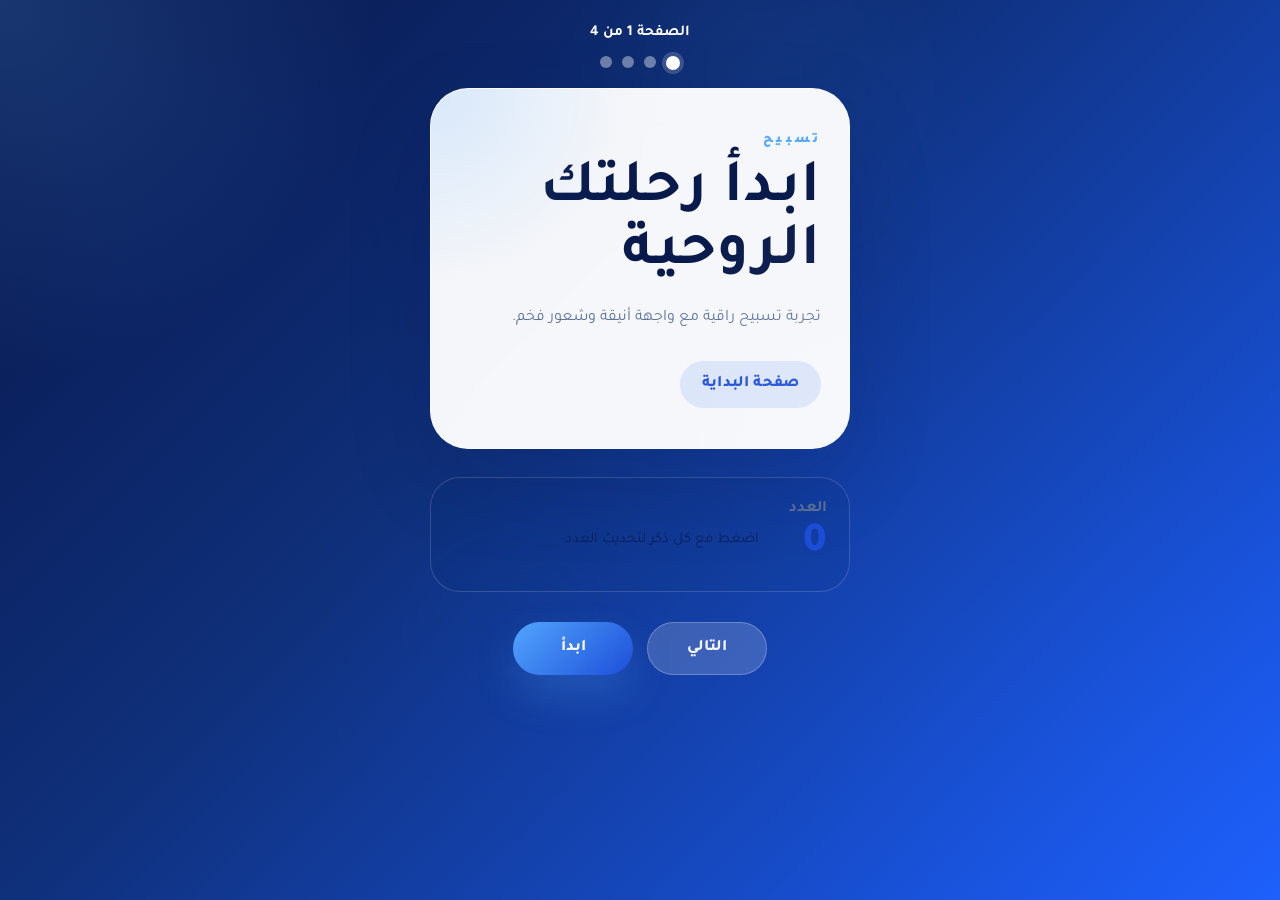
==== open.html @ 37325eb1 "Update open.html" ====
<!DOCTYPE html>
<html lang="ar" dir="rtl">
  <head>
    <meta charset="UTF-8" />
    <meta name="viewport" content="width=device-width, initial-scale=1.0" />
    <title>تسبيح</title>
    <link rel="preconnect" href="https://fonts.googleapis.com" />
    <link rel="preconnect" href="https://fonts.gstatic.com" crossorigin />
    <link href="https://fonts.googleapis.com/css2?family=Tajawal:wght@400;500;700;800&display=swap" rel="stylesheet" />
    <link rel="stylesheet" href="styles.css" />
  </head>
  <body>
    <div class="app-shell">
      <div class="hero-bg hero-bg-one"></div>
      <div class="hero-bg hero-bg-two"></div>

      <header class="progress-header">
        <div class="progress-text">
          <span id="progress-page">الصفحة 1 من 4</span>
        </div>
        <div class="pager" id="pager">
          <span class="pager-dot active"></span>
          <span class="pager-dot"></span>
          <span class="pager-dot"></span>
          <span class="pager-dot"></span>
        </div>
      </header>

      <section class="screen" id="screen-1" data-page="1">
        <div class="screen-card screen-card-large">
          <p class="eyebrow">تسبيح</p>
          <h1>ابدأ رحلتك الروحية</h1>
          <p class="screen-description">تجربة تسبيح راقية مع واجهة أنيقة وشعور فخم.</p>
          <div class="screen-highlight">
            <span>صفحة البداية</span>
          </div>
        </div>
      </section>

      <section class="screen hidden" id="screen-2" data-page="2">
        <div class="screen-card">
          <p class="eyebrow">سبحان الله</p>
          <h1>سبحان الله</h1>
          <p class="screen-description">اضغط على الزر لتتبع العد حتى 33 والمضي قُدماً.</p>
        </div>
      </section>

      <section class="screen hidden" id="screen-3" data-page="3">
        <div class="screen-card">
          <p class="eyebrow">الحمد لله</p>
          <h1>الحمد لله</h1>
          <p class="screen-description">استمر في العد واستمتع بلحظة تركيز وتوازن.</p>
        </div>
      </section>

      <section class="screen hidden" id="screen-4" data-page="4">
        <div class="screen-card">
          <p class="eyebrow">الله أكبر</p>
          <h1>الله أكبر</h1>
          <p class="screen-description">اضغط حتى يصل العدد إلى 34 ثم أعد تشغيل الرحلة.</p>
        </div>
      </section>

      <div class="counter-display hidden" id="counter-display">
        <div>
          <span>العدد</span>
          <strong id="counter-value">0</strong>
        </div>
        <div class="counter-note">اضغط مع كل ذكر لتحديث العدد</div>
      </div>

      <div class="actions">
        <button id="skip-btn" class="secondary-btn">التالي</button>
        <button id="action-btn" class="primary-btn">ابدأ</button>
      </div>
    </div>

    <script src="static/app.js"></script>
  </body>
</html>
---- styles.css ----
:root {
  color-scheme: dark;
  --bg: #0a194b;
  --accent: #54a8ff;
  --accent-2: #1d4ed8;
  --surface: #ffffff;
  --text: #081a4b;
  --muted: #5c7197;
  --shadow: rgba(4, 20, 70, 0.22);
}

* {
  box-sizing: border-box;
}

html,
body {
  margin: 0;
  min-height: 100%;
}

body {
  font-family: "Tajawal", sans-serif;
  background: radial-gradient(circle at top left, rgba(84, 168, 255, 0.22), transparent 24%),
    radial-gradient(circle at bottom right, rgba(37, 99, 235, 0.18), transparent 32%),
    linear-gradient(135deg, #081649 0%, #0f307b 42%, #1c5fff 100%);
  color: var(--text);
  display: flex;
  align-items: center;
  justify-content: center;
  padding: 24px;
}

.app-shell {
  width: 100%;
  max-width: 420px;
  position: relative;
}

.progress-header {
  position: relative;
  z-index: 1;
  display: flex;
  flex-direction: column;
  gap: 14px;
  margin-bottom: 18px;
}

.progress-text {
  color: white;
  font-size: 0.95rem;
  font-weight: 700;
  text-align: center;
}

.pager {
  display: flex;
  justify-content: center;
  gap: 10px;
}

.pager-dot {
  width: 12px;
  height: 12px;
  border-radius: 50%;
  background: rgba(255, 255, 255, 0.4);
  transition: transform 180ms ease, background-color 180ms ease;
}

.pager-dot.active {
  width: 14px;
  height: 14px;
  background: white;
  box-shadow: 0 0 0 4px rgba(255, 255, 255, 0.18);
}

.hero-bg {
  position: absolute;
  border-radius: 50%;
  filter: blur(80px);
  opacity: 0.26;
  pointer-events: none;
}

.hero-bg-one {
  width: 240px;
  height: 240px;
  top: -70px;
  right: -40px;
  background: rgba(84, 168, 255, 0.28);
}

.hero-bg-two {
  width: 220px;
  height: 220px;
  bottom: -70px;
  left: -30px;
  background: rgba(38, 91, 229, 0.2);
}

.screen {
  width: 100%;
}

.screen.hidden {
  display: none;
}

.screen-card {
  position: relative;
  width: 100%;
  border-radius: 38px;
  overflow: hidden;
  padding: 36px 28px 34px;
  background: rgba(255, 255, 255, 0.96);
  border: 1px solid rgba(255, 255, 255, 0.35);
  box-shadow: 0 32px 88px rgba(4, 14, 55, 0.14);
  backdrop-filter: blur(18px);
}

.screen-card-large {
  padding: 44px 28px 40px;
}

.screen-card::before {
  content: "";
  position: absolute;
  inset: 0;
  background: radial-gradient(circle at top left, rgba(84, 168, 255, 0.18), transparent 36%),
    radial-gradient(circle at bottom right, rgba(255, 255, 255, 0.12), transparent 46%);
  pointer-events: none;
}

.eyebrow {
  margin: 0 0 12px;
  font-size: 0.82rem;
  letter-spacing: 0.24em;
  text-transform: uppercase;
  color: var(--accent);
  font-weight: 900;
}

.screen-card h1 {
  margin: 0;
  font-size: clamp(2.8rem, 6vw, 3.8rem);
  line-height: 1.03;
  letter-spacing: 0.02em;
}

.screen-description {
  margin: 18px 0 0;
  color: var(--muted);
  line-height: 1.8;
  font-size: 1rem;
}

.screen-highlight {
  margin-top: 28px;
  display: inline-flex;
  padding: 14px 22px;
  border-radius: 999px;
  background: rgba(37, 99, 235, 0.12);
  color: var(--accent-2);
  font-weight: 800;
  letter-spacing: 0.01em;
}

.counter-display {
  display: flex;
  justify-content: space-between;
  align-items: center;
  gap: 14px;
  margin: 28px 0 0;
  padding: 22px;
  border-radius: 30px;
  background: rgba(12, 39, 97, 0.08);
  border: 1px solid rgba(255, 255, 255, 0.16);
}

.counter-display span {
  color: var(--muted);
  font-weight: 700;
}

.counter-display strong {
  font-size: 2.6rem;
  font-weight: 900;
  color: var(--accent-2);
}

.counter-note {
  width: 100%;
  margin-top: 10px;
  font-size: 0.93rem;
  color: rgba(10, 24, 75, 0.7);
}

.actions {
  display: flex;
  gap: 14px;
  justify-content: center;
  margin-top: 30px;
}

button {
  border: none;
  border-radius: 999px;
  padding: 16px 32px;
  font-size: 1rem;
  font-weight: 800;
  cursor: pointer;
  font-family: inherit;
  min-width: 120px;
  transition: transform 180ms ease, box-shadow 180ms ease, opacity 180ms ease;
}

button:hover {
  transform: translateY(-2px);
}

.primary-btn {
  background: linear-gradient(135deg, var(--accent), var(--accent-2));
  color: white;
  box-shadow: 0 20px 40px rgba(84, 168, 255, 0.24);
}

.secondary-btn {
  background: rgba(255, 255, 255, 0.18);
  color: white;
  border: 1px solid rgba(255, 255, 255, 0.26);
  opacity: 0.95;
}

@media (max-width: 520px) {
  body {
    padding: 16px;
  }

  .app-shell {
    max-width: 100%;
  }

  .progress-header {
    gap: 10px;
    margin-bottom: 14px;
  }

  .progress-text {
    font-size: 0.9rem;
  }

  .screen-card,
  .screen-card-large {
    padding: 28px 20px 28px;
  }

  .screen-card h1 {
    font-size: clamp(2.3rem, 8vw, 3rem);
  }

  .screen-description {
    font-size: 0.98rem;
  }

  .counter-display {
    flex-direction: column;
    align-items: flex-start;
    padding: 18px;
  }

  .actions {
    flex-direction: column;
  }

  button {
    width: 100%;
    min-width: unset;
  }
}

@media (max-width: 480px) {
  body {
    padding: 18px;
  }

  .screen-card {
    padding: 24px 18px 26px;
  }

  .actions {
    flex-direction: column;
  }

  button {
    width: 100%;
  }
}
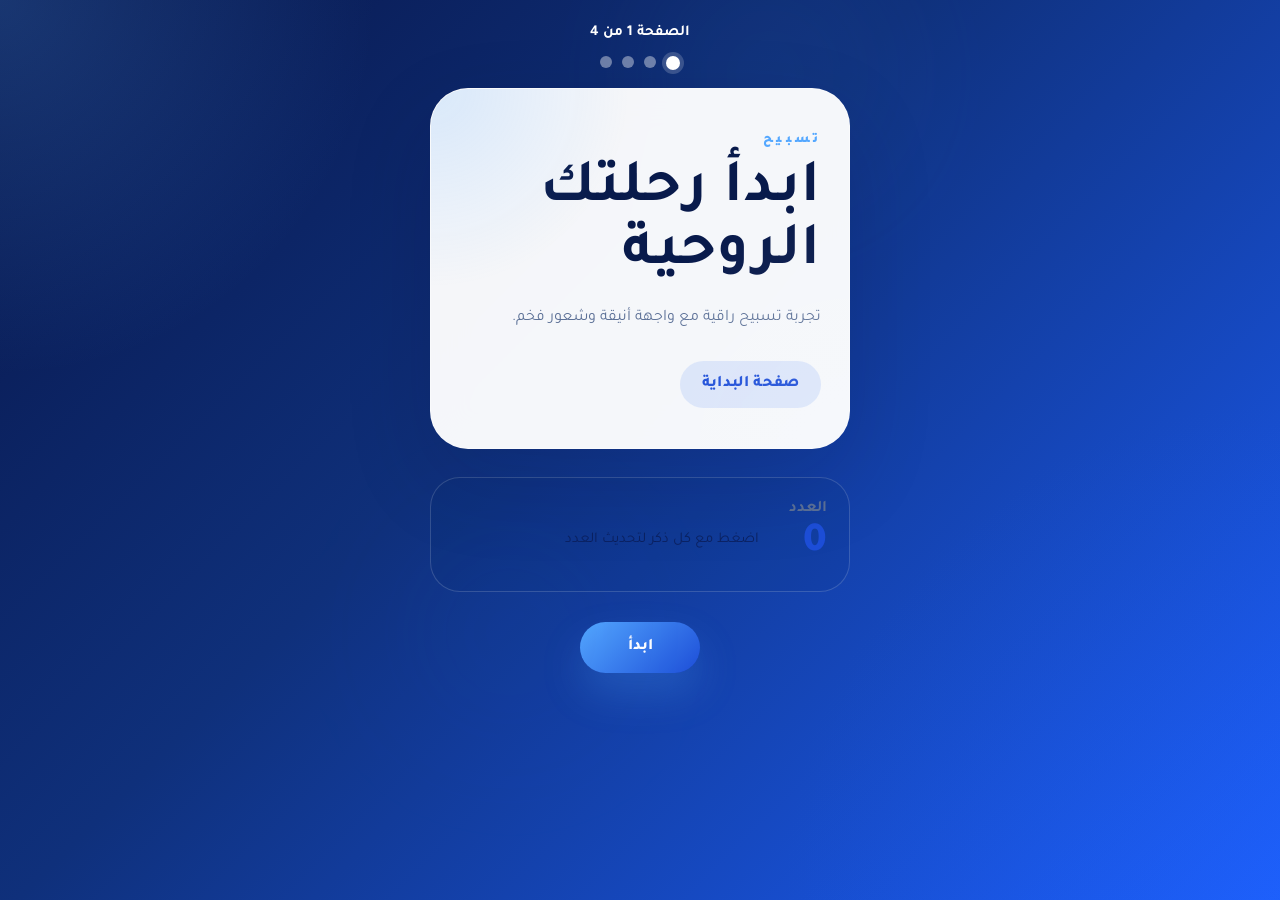
==== commit bbef9cae: "Update open.html" ====
--- a/open.html
+++ b/open.html
@@ -75,6 +75,6 @@
       </div>
     </div>
 
-    <script src="static/app.js"></script>
+    <script src="app.js"></script>
   </body>
 </html>
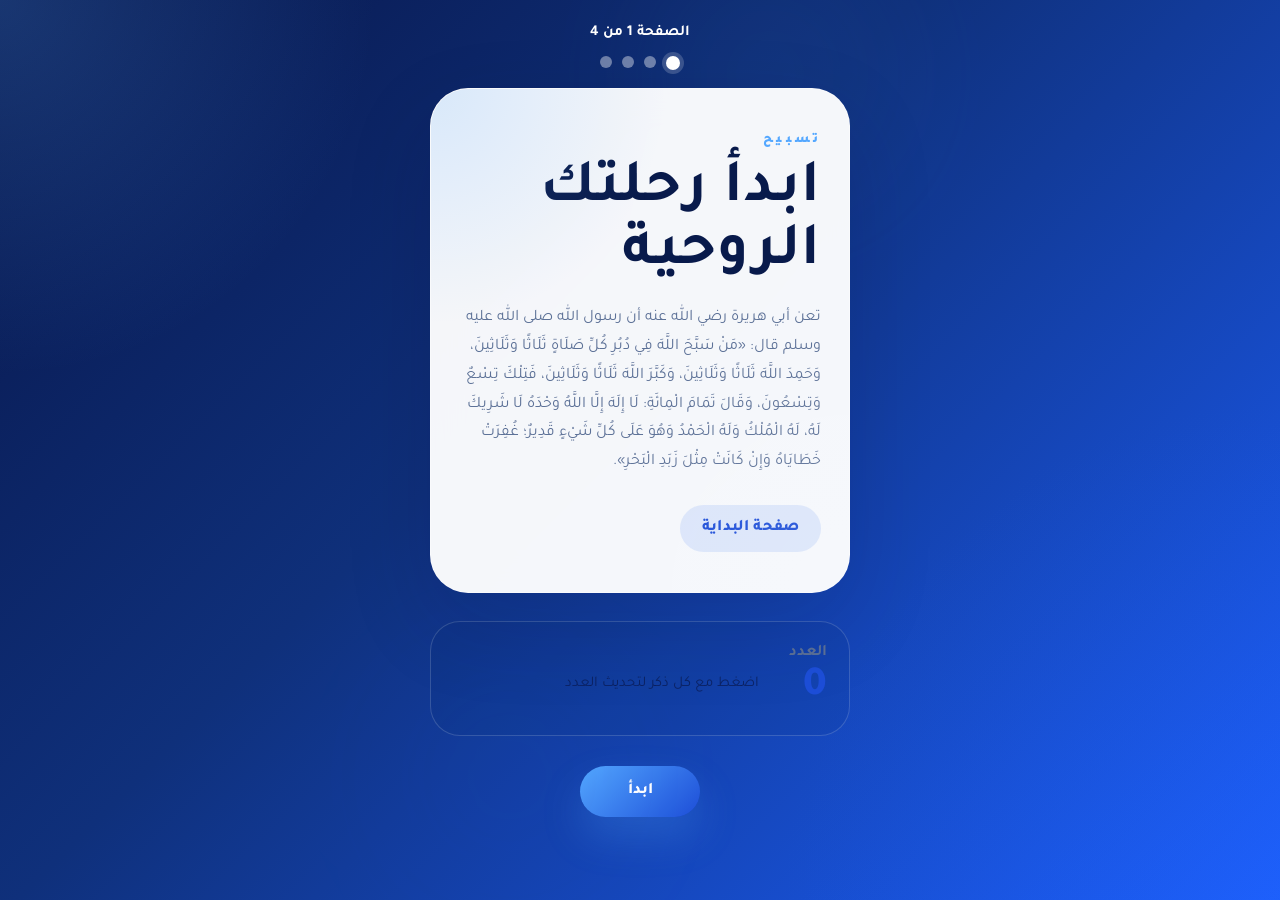
==== commit bd7ddbb2: "Update open.html" ====
--- a/open.html
+++ b/open.html
@@ -30,7 +30,7 @@
         <div class="screen-card screen-card-large">
           <p class="eyebrow">تسبيح</p>
           <h1>ابدأ رحلتك الروحية</h1>
-          <p class="screen-description">تجربة تسبيح راقية مع واجهة أنيقة وشعور فخم.</p>
+          <p class="screen-description">تعن أبي هريرة رضي الله عنه أن رسول الله صلى الله عليه وسلم قال: «مَنْ سَبَّحَ اللَّهَ فِي دُبُرِ كُلِّ صَلَاةٍ ثَلَاثًا وَثَلَاثِينَ، وَحَمِدَ اللَّهَ ثَلَاثًا وَثَلَاثِينَ، وَكَبَّرَ اللَّهَ ثَلَاثًا وَثَلَاثِينَ، فَتِلْكَ تِسْعٌ وَتِسْعُونَ، وَقَالَ تَمَامَ الْمِائَةِ: لَا إِلَهَ إِلَّا اللَّهُ وَحْدَهُ لَا شَرِيكَ لَهُ، لَهُ الْمُلْكُ وَلَهُ الْحَمْدُ وَهُوَ عَلَى كُلِّ شَيْءٍ قَدِيرٌ؛ غُفِرَتْ خَطَايَاهُ وَإِنْ كَانَتْ مِثْلَ زَبَدِ الْبَحْرِ».</p>
           <div class="screen-highlight">
             <span>صفحة البداية</span>
           </div>
@@ -57,7 +57,7 @@
         <div class="screen-card">
           <p class="eyebrow">الله أكبر</p>
           <h1>الله أكبر</h1>
-          <p class="screen-description">اضغط حتى يصل العدد إلى 34 ثم أعد تشغيل الرحلة.</p>
+          <p class="screen-description">اضغط حتى يصل العدد إلى 34 ثم قل لَا إِلَهَ إِلَّا اللَّهُ وَحْدَهُ لَا شَرِيكَ لَهُ، لَهُ الْمُلْكُ وَلَهُ الْحَمْدُ وَهُوَ عَلَى كُلِّ شَيْءٍ قَدِيرٌ.</p>
         </div>
       </section>
 
@@ -76,5 +76,3 @@
     </div>
 
     <script src="app.js"></script>
-  </body>
-</html>
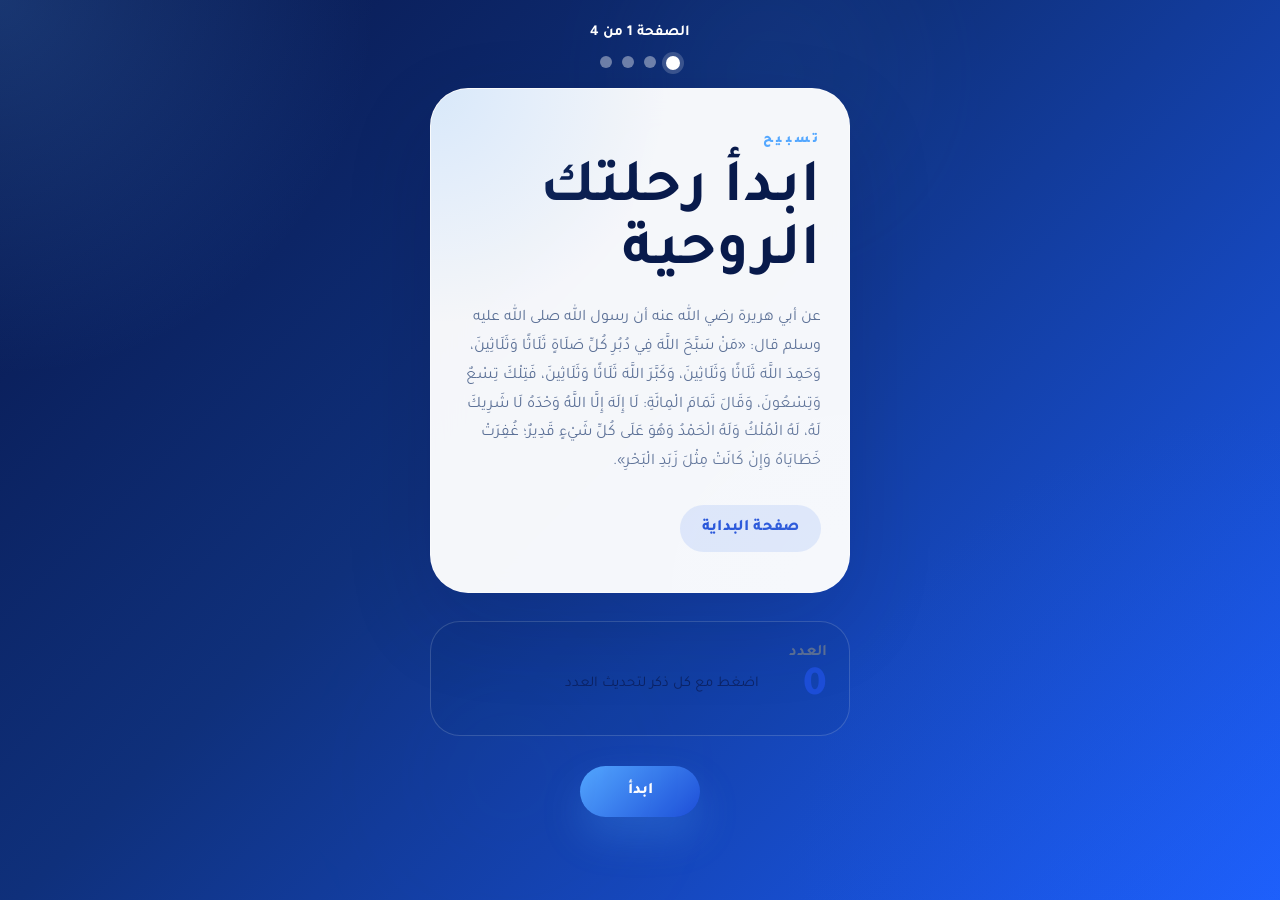
==== commit 696641ea: "Update open.html" ====
--- a/open.html
+++ b/open.html
@@ -30,7 +30,7 @@
         <div class="screen-card screen-card-large">
           <p class="eyebrow">تسبيح</p>
           <h1>ابدأ رحلتك الروحية</h1>
-          <p class="screen-description">تعن أبي هريرة رضي الله عنه أن رسول الله صلى الله عليه وسلم قال: «مَنْ سَبَّحَ اللَّهَ فِي دُبُرِ كُلِّ صَلَاةٍ ثَلَاثًا وَثَلَاثِينَ، وَحَمِدَ اللَّهَ ثَلَاثًا وَثَلَاثِينَ، وَكَبَّرَ اللَّهَ ثَلَاثًا وَثَلَاثِينَ، فَتِلْكَ تِسْعٌ وَتِسْعُونَ، وَقَالَ تَمَامَ الْمِائَةِ: لَا إِلَهَ إِلَّا اللَّهُ وَحْدَهُ لَا شَرِيكَ لَهُ، لَهُ الْمُلْكُ وَلَهُ الْحَمْدُ وَهُوَ عَلَى كُلِّ شَيْءٍ قَدِيرٌ؛ غُفِرَتْ خَطَايَاهُ وَإِنْ كَانَتْ مِثْلَ زَبَدِ الْبَحْرِ».</p>
+          <p class="screen-description">عن أبي هريرة رضي الله عنه أن رسول الله صلى الله عليه وسلم قال: «مَنْ سَبَّحَ اللَّهَ فِي دُبُرِ كُلِّ صَلَاةٍ ثَلَاثًا وَثَلَاثِينَ، وَحَمِدَ اللَّهَ ثَلَاثًا وَثَلَاثِينَ، وَكَبَّرَ اللَّهَ ثَلَاثًا وَثَلَاثِينَ، فَتِلْكَ تِسْعٌ وَتِسْعُونَ، وَقَالَ تَمَامَ الْمِائَةِ: لَا إِلَهَ إِلَّا اللَّهُ وَحْدَهُ لَا شَرِيكَ لَهُ، لَهُ الْمُلْكُ وَلَهُ الْحَمْدُ وَهُوَ عَلَى كُلِّ شَيْءٍ قَدِيرٌ؛ غُفِرَتْ خَطَايَاهُ وَإِنْ كَانَتْ مِثْلَ زَبَدِ الْبَحْرِ».</p>
           <div class="screen-highlight">
             <span>صفحة البداية</span>
           </div>
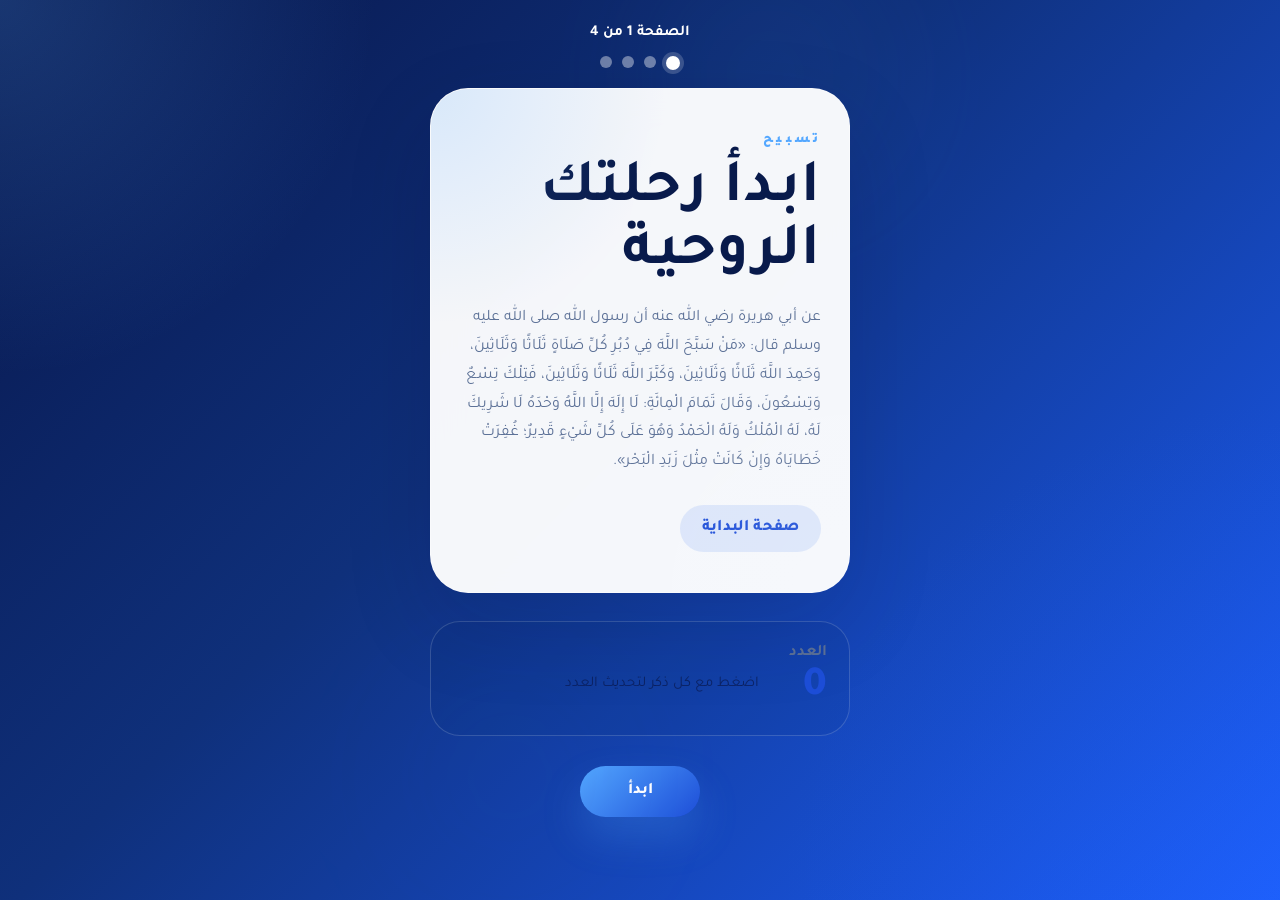
==== commit d4c784dc: "Update open.html" ====
--- a/open.html
+++ b/open.html
@@ -30,7 +30,7 @@
         <div class="screen-card screen-card-large">
           <p class="eyebrow">تسبيح</p>
           <h1>ابدأ رحلتك الروحية</h1>
-          <p class="screen-description">عن أبي هريرة رضي الله عنه أن رسول الله صلى الله عليه وسلم قال: «مَنْ سَبَّحَ اللَّهَ فِي دُبُرِ كُلِّ صَلَاةٍ ثَلَاثًا وَثَلَاثِينَ، وَحَمِدَ اللَّهَ ثَلَاثًا وَثَلَاثِينَ، وَكَبَّرَ اللَّهَ ثَلَاثًا وَثَلَاثِينَ، فَتِلْكَ تِسْعٌ وَتِسْعُونَ، وَقَالَ تَمَامَ الْمِائَةِ: لَا إِلَهَ إِلَّا اللَّهُ وَحْدَهُ لَا شَرِيكَ لَهُ، لَهُ الْمُلْكُ وَلَهُ الْحَمْدُ وَهُوَ عَلَى كُلِّ شَيْءٍ قَدِيرٌ؛ غُفِرَتْ خَطَايَاهُ وَإِنْ كَانَتْ مِثْلَ زَبَدِ الْبَحْرِ».</p>
+          <p class="screen-description">عن أبي هريرة رضي الله عنه أن رسول الله صلى الله عليه وسلم قال: «مَنْ سَبَّحَ اللَّهَ فِي دُبُرِ كُلِّ صَلَاةٍ ثَلَاثًا وَثَلَاثِينَ، وَحَمِدَ اللَّهَ ثَلَاثًا وَثَلَاثِينَ، وَكَبَّرَ اللَّهَ ثَلَاثًا وَثَلَاثِينَ، فَتِلْكَ تِسْعٌ وَتِسْعُونَ، وَقَالَ تَمَامَ الْمِائَةِ: لَا إِلَهَ إِلَّا اللَّهُ وَحْدَهُ لَا شَرِيكَ لَهُ، لَهُ الْمُلْكُ وَلَهُ الْحَمْدُ وَهُوَ عَلَى كُلِّ شَيْءٍ قَدِيرٌ؛ غُفِرَتْ خَطَايَاهُ وَإِنْ كَانَتْ مِثْلَ زَبَدِ الْبَحْر».</p>
           <div class="screen-highlight">
             <span>صفحة البداية</span>
           </div>
@@ -57,8 +57,15 @@
         <div class="screen-card">
           <p class="eyebrow">الله أكبر</p>
           <h1>الله أكبر</h1>
-          <p class="screen-description">اضغط حتى يصل العدد إلى 34 ثم قل لَا إِلَهَ إِلَّا اللَّهُ وَحْدَهُ لَا شَرِيكَ لَهُ، لَهُ الْمُلْكُ وَلَهُ الْحَمْدُ وَهُوَ عَلَى كُلِّ شَيْءٍ قَدِيرٌ.</p>
+          <p class="screen-description">اضغط حتى يصل العدد إلى 33 ثم قل لَا إِلَهَ إِلَّا اللَّهُ وَحْدَهُ لَا شَرِيكَ لَهُ، لَهُ الْمُلْكُ وَلَهُ الْحَمْدُ وَهُوَ عَلَى كُلِّ شَيْءٍ قَدِيرٌ.</p>
         </div>
+      </section>
+    
+      <section class="screen hidden" id="screen-5" data-page="5">
+        <div class="screen-card">
+          <p class="eyebrow">قل</p>
+          <h1>قل لَا إِلَهَ إِلَّا اللَّهُ وَحْدَهُ لَا شَرِيكَ لَهُ، لَهُ الْمُلْكُ وَلَهُ الْحَمْدُ وَهُوَ عَلَى كُلِّ شَيْءٍ قَدِيرٌ</h1>
+          
       </section>
 
       <div class="counter-display hidden" id="counter-display">
@@ -76,3 +83,5 @@
     </div>
 
     <script src="app.js"></script>
+  </body>
+</html>
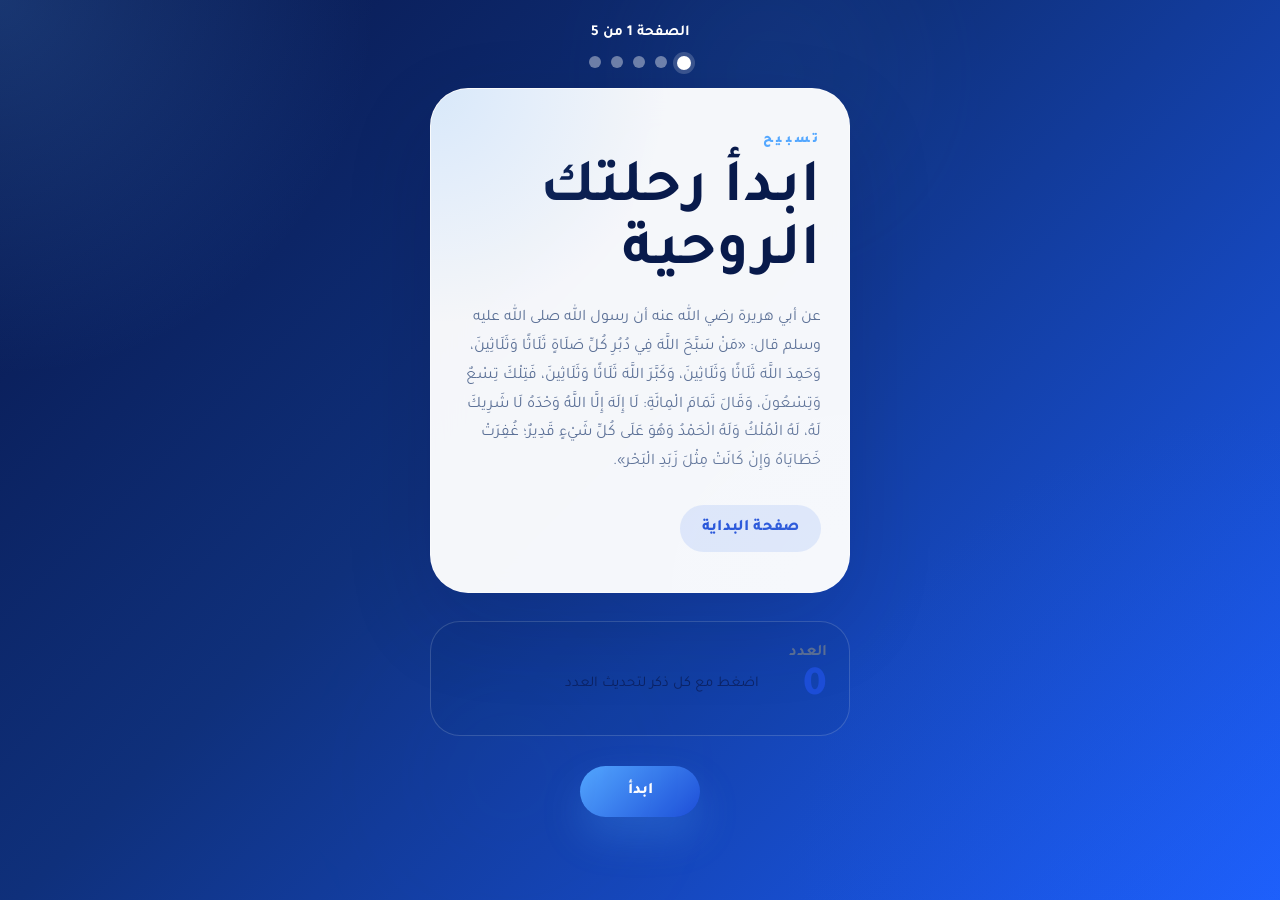
==== commit 6c9d197d: "Update open.html" ====
--- a/open.html
+++ b/open.html
@@ -16,10 +16,11 @@
 
       <header class="progress-header">
         <div class="progress-text">
-          <span id="progress-page">الصفحة 1 من 4</span>
+          <span id="progress-page">الصفحة 1 من 5</span>
         </div>
         <div class="pager" id="pager">
           <span class="pager-dot active"></span>
+          <span class="pager-dot"></span>
           <span class="pager-dot"></span>
           <span class="pager-dot"></span>
           <span class="pager-dot"></span>
@@ -64,7 +65,7 @@
       <section class="screen hidden" id="screen-5" data-page="5">
         <div class="screen-card">
           <p class="eyebrow">قل</p>
-          <h1>قل لَا إِلَهَ إِلَّا اللَّهُ وَحْدَهُ لَا شَرِيكَ لَهُ، لَهُ الْمُلْكُ وَلَهُ الْحَمْدُ وَهُوَ عَلَى كُلِّ شَيْءٍ قَدِيرٌ</h1>
+          <p> لَا إِلَهَ إِلَّا اللَّهُ وَحْدَهُ لَا شَرِيكَ لَهُ، لَهُ الْمُلْكُ وَلَهُ الْحَمْدُ وَهُوَ عَلَى كُلِّ شَيْءٍ قَدِيرٌ</p>
           
       </section>
 
